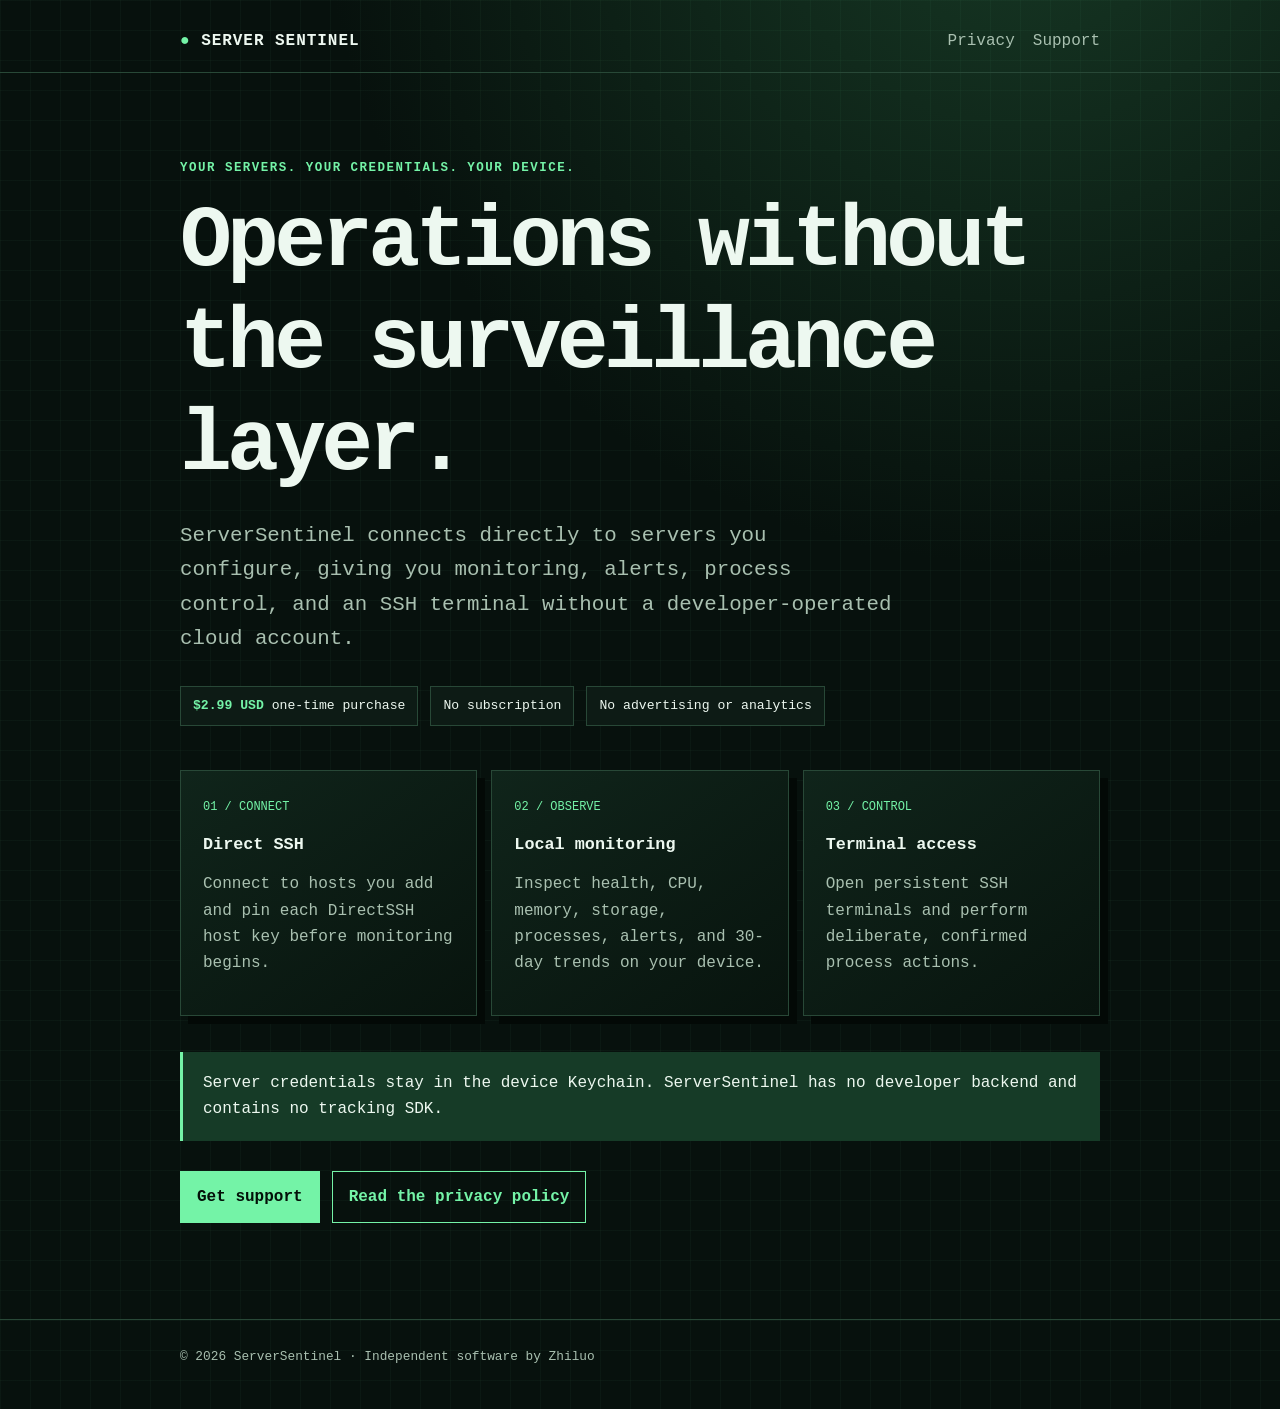
==== index.html @ 3d8fd109 "Publish ServerSentinel website" ====
<!doctype html>
<html lang="en">
<head>
  <meta charset="utf-8">
  <meta name="viewport" content="width=device-width, initial-scale=1">
  <meta name="description" content="ServerSentinel is a private, local-first SSH monitoring and administration app for iPhone, iPad, and Mac.">
  <link rel="canonical" href="https://www.mecury.co.uk/server-sentinel/">
  <title>ServerSentinel — Private server monitoring</title>
  <link rel="stylesheet" href="styles.css">
</head>
<body>
  <header>
    <nav class="shell" aria-label="Main navigation">
      <a class="brand" href="index.html">SERVER SENTINEL</a>
      <div class="nav-links">
        <a href="privacy.html">Privacy</a>
        <a href="support.html">Support</a>
      </div>
    </nav>
  </header>
  <main class="shell">
    <p class="eyebrow">Your servers. Your credentials. Your device.</p>
    <h1>Operations without the surveillance layer.</h1>
    <p class="lede">ServerSentinel connects directly to servers you configure, giving you monitoring, alerts, process control, and an SSH terminal without a developer-operated cloud account.</p>
    <div class="status-row" aria-label="Product facts">
      <span class="pill"><strong>$2.99 USD</strong> one-time purchase</span>
      <span class="pill">No subscription</span>
      <span class="pill">No advertising or analytics</span>
    </div>
    <div class="grid">
      <section class="card">
        <span class="index">01 / CONNECT</span>
        <h2>Direct SSH</h2>
        <p>Connect to hosts you add and pin each DirectSSH host key before monitoring begins.</p>
      </section>
      <section class="card">
        <span class="index">02 / OBSERVE</span>
        <h2>Local monitoring</h2>
        <p>Inspect health, CPU, memory, storage, processes, alerts, and 30-day trends on your device.</p>
      </section>
      <section class="card">
        <span class="index">03 / CONTROL</span>
        <h2>Terminal access</h2>
        <p>Open persistent SSH terminals and perform deliberate, confirmed process actions.</p>
      </section>
    </div>
    <div class="callout">
      <p>Server credentials stay in the device Keychain. ServerSentinel has no developer backend and contains no tracking SDK.</p>
    </div>
    <div class="actions">
      <a class="button" href="support.html">Get support</a>
      <a class="button secondary" href="privacy.html">Read the privacy policy</a>
    </div>
  </main>
  <footer><div class="shell">© 2026 ServerSentinel · Independent software by Zhiluo</div></footer>
</body>
</html>
---- styles.css ----
:root {
  color-scheme: dark;
  --bg: #07110d;
  --panel: #0d1b15;
  --panel-2: #10251b;
  --line: #284837;
  --text: #edf8f0;
  --muted: #a9c0b0;
  --accent: #74f3a7;
  --accent-deep: #163b27;
  --warning: #f1d783;
  font-family: ui-monospace, SFMono-Regular, Menlo, Monaco, Consolas, monospace;
}

* { box-sizing: border-box; }

html { scroll-behavior: smooth; }

body {
  margin: 0;
  background:
    linear-gradient(rgba(116, 243, 167, 0.035) 1px, transparent 1px),
    linear-gradient(90deg, rgba(116, 243, 167, 0.035) 1px, transparent 1px),
    radial-gradient(circle at 80% -10%, #173925 0, transparent 38%),
    var(--bg);
  background-size: 30px 30px, 30px 30px, auto, auto;
  color: var(--text);
  line-height: 1.65;
}

a { color: var(--accent); }
a:hover { text-decoration-thickness: 2px; }

.shell {
  width: min(920px, calc(100% - 32px));
  margin: 0 auto;
}

header {
  padding: 28px 0 18px;
  border-bottom: 1px solid var(--line);
}

nav {
  display: flex;
  align-items: center;
  justify-content: space-between;
  gap: 20px;
}

.brand {
  color: var(--text);
  font-weight: 800;
  letter-spacing: .06em;
  text-decoration: none;
}

.brand::before { content: "● "; color: var(--accent); }

.nav-links { display: flex; gap: 18px; flex-wrap: wrap; }
.nav-links a { color: var(--muted); text-decoration: none; }
.nav-links a[aria-current="page"], .nav-links a:hover { color: var(--accent); }

main { padding: 72px 0 96px; }

.eyebrow {
  color: var(--accent);
  font-size: .78rem;
  font-weight: 800;
  letter-spacing: .12em;
  text-transform: uppercase;
}

h1, h2, h3 { line-height: 1.18; }
h1 { margin: 14px 0 20px; font-size: clamp(2.35rem, 7vw, 5.4rem); letter-spacing: -.055em; }
h2 { margin-top: 48px; font-size: clamp(1.45rem, 4vw, 2rem); }
h3 { margin-top: 28px; font-size: 1rem; color: var(--accent); }
p, li { color: var(--muted); }

.lede { max-width: 720px; font-size: clamp(1.05rem, 2vw, 1.3rem); }

.status-row {
  display: flex;
  gap: 12px;
  flex-wrap: wrap;
  margin: 30px 0 44px;
}

.pill {
  border: 1px solid var(--line);
  background: var(--panel);
  color: var(--text);
  padding: 8px 12px;
  font-size: .82rem;
}

.pill strong { color: var(--accent); }

.grid {
  display: grid;
  grid-template-columns: repeat(3, minmax(0, 1fr));
  gap: 14px;
  margin: 36px 0;
}

.card, .document {
  border: 1px solid var(--line);
  background: linear-gradient(145deg, rgba(16, 37, 27, .96), rgba(8, 20, 14, .96));
  box-shadow: 8px 8px 0 #030906;
}

.card { padding: 22px; }
.card .index { color: var(--accent); font-size: .75rem; }
.card h2 { margin: 16px 0 10px; font-size: 1.05rem; }

.document { padding: clamp(22px, 5vw, 52px); }
.document h1 { font-size: clamp(2rem, 6vw, 3.6rem); }
.document ul { padding-left: 1.3rem; }
.document table { width: 100%; border-collapse: collapse; margin: 24px 0; }
.document th, .document td { padding: 12px; border: 1px solid var(--line); text-align: left; vertical-align: top; }
.document th { color: var(--text); background: var(--accent-deep); }

.callout {
  margin: 28px 0;
  padding: 18px 20px;
  border-left: 3px solid var(--accent);
  background: var(--accent-deep);
}
.callout p { margin: 0; color: var(--text); }

.actions { display: flex; flex-wrap: wrap; gap: 12px; margin-top: 30px; }
.button {
  display: inline-block;
  padding: 12px 16px;
  border: 1px solid var(--accent);
  background: var(--accent);
  color: #031008;
  font-weight: 800;
  text-decoration: none;
}
.button.secondary { background: transparent; color: var(--accent); }

details { border-top: 1px solid var(--line); padding: 18px 0; }
details:last-of-type { border-bottom: 1px solid var(--line); }
summary { color: var(--text); cursor: pointer; font-weight: 700; }

footer {
  padding: 26px 0 42px;
  border-top: 1px solid var(--line);
  color: var(--muted);
  font-size: .8rem;
}

@media (max-width: 720px) {
  nav { align-items: flex-start; flex-direction: column; }
  main { padding-top: 48px; }
  .grid { grid-template-columns: 1fr; }
  .document { box-shadow: 5px 5px 0 #030906; }
  .document table, .document tbody, .document tr, .document th, .document td { display: block; }
  .document th { border-bottom: 0; }
}

@media (prefers-reduced-motion: reduce) {
  html { scroll-behavior: auto; }
}
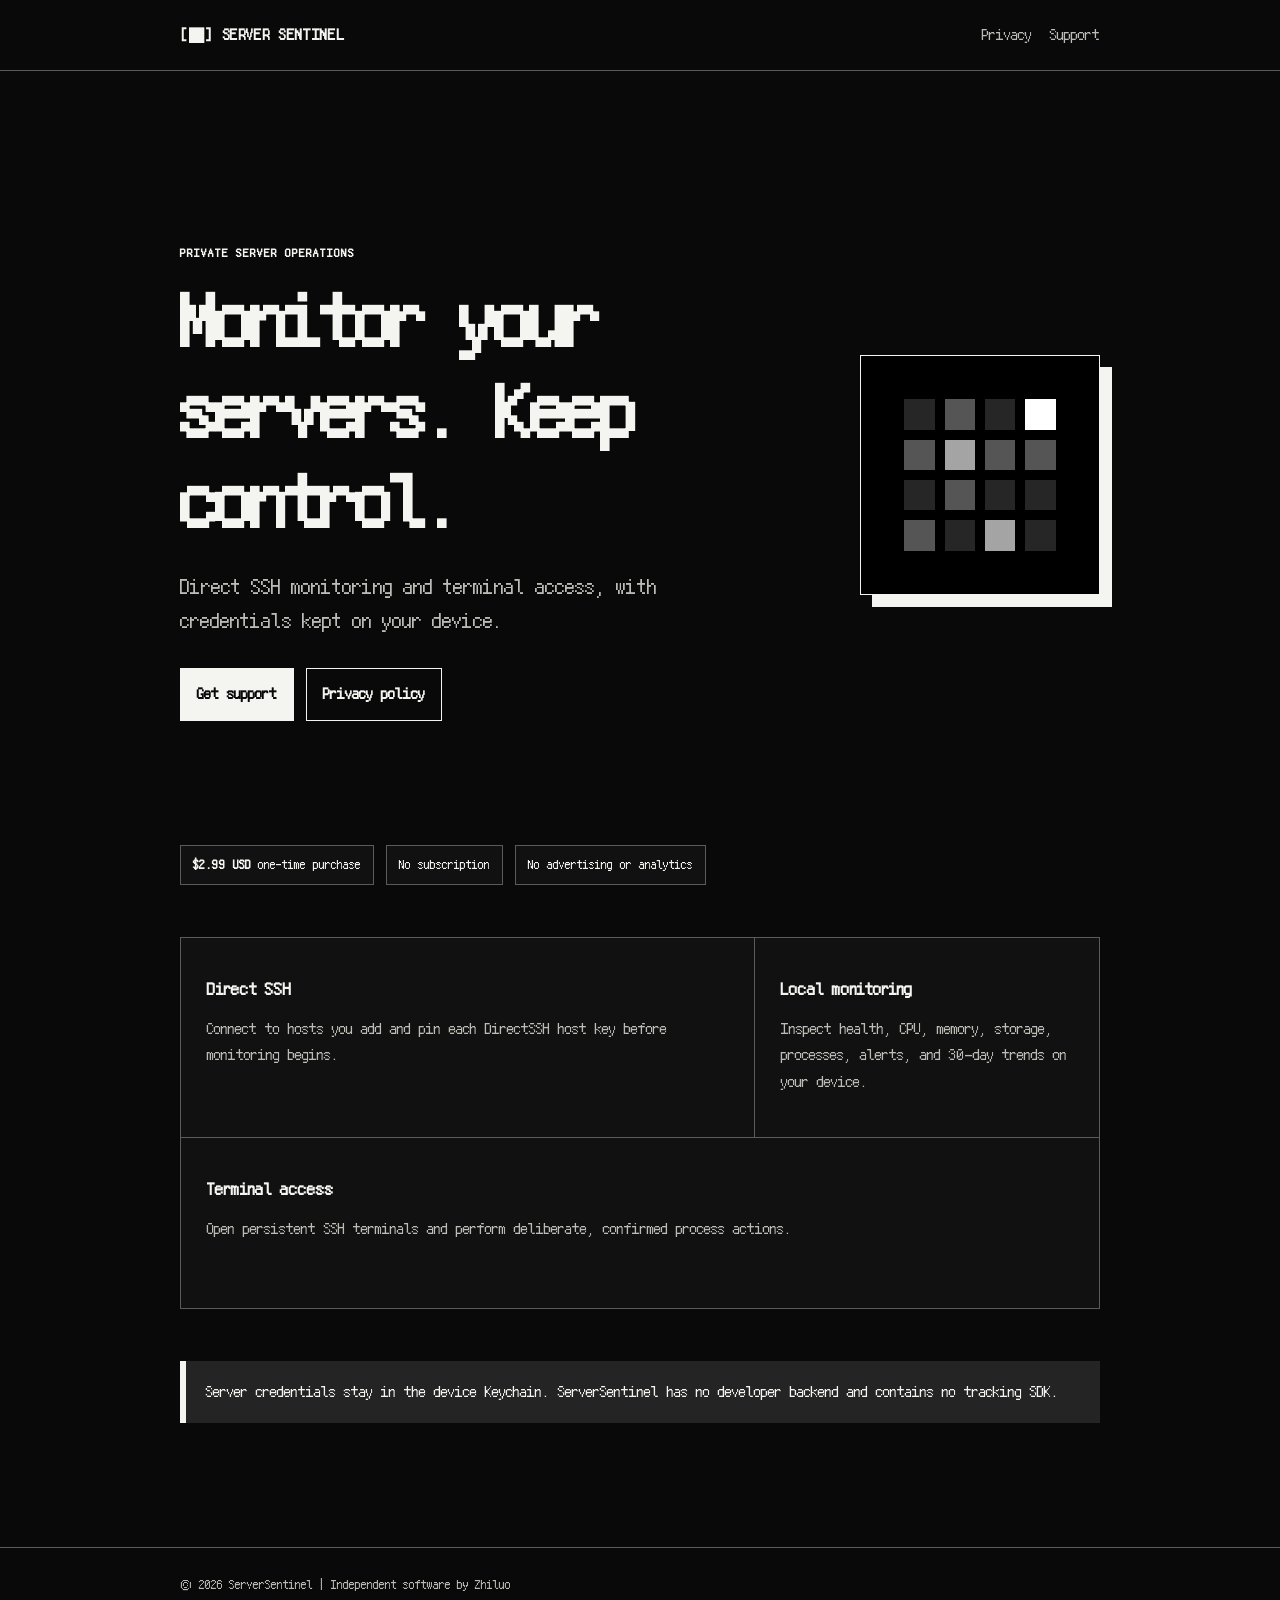
==== commit 151e0143: "Match the app monochrome pixel style" ====
--- a/index.html
+++ b/index.html
@@ -5,7 +5,7 @@
   <meta name="viewport" content="width=device-width, initial-scale=1">
   <meta name="description" content="ServerSentinel is a private, local-first SSH monitoring and administration app for iPhone, iPad, and Mac.">
   <link rel="canonical" href="https://www.mecury.co.uk/server-sentinel/">
-  <title>ServerSentinel — Private server monitoring</title>
+  <title>ServerSentinel - Private server monitoring</title>
   <link rel="stylesheet" href="styles.css">
 </head>
 <body>
@@ -19,9 +19,20 @@
     </nav>
   </header>
   <main class="shell">
-    <p class="eyebrow">Your servers. Your credentials. Your device.</p>
-    <h1>Operations without the surveillance layer.</h1>
-    <p class="lede">ServerSentinel connects directly to servers you configure, giving you monitoring, alerts, process control, and an SSH terminal without a developer-operated cloud account.</p>
+    <section class="hero">
+      <div class="hero-copy">
+        <p class="eyebrow">Private server operations</p>
+        <h1>Monitor your servers. Keep control.</h1>
+        <p class="lede">Direct SSH monitoring and terminal access, with credentials kept on your device.</p>
+        <div class="actions">
+          <a class="button" href="support.html">Get support</a>
+          <a class="button secondary" href="privacy.html">Privacy policy</a>
+        </div>
+      </div>
+      <div class="pixel-mark" aria-hidden="true">
+        <img src="assets/app-icon.png" alt="">
+      </div>
+    </section>
     <div class="status-row" aria-label="Product facts">
       <span class="pill"><strong>$2.99 USD</strong> one-time purchase</span>
       <span class="pill">No subscription</span>
@@ -29,17 +40,14 @@
     </div>
     <div class="grid">
       <section class="card">
-        <span class="index">01 / CONNECT</span>
         <h2>Direct SSH</h2>
         <p>Connect to hosts you add and pin each DirectSSH host key before monitoring begins.</p>
       </section>
       <section class="card">
-        <span class="index">02 / OBSERVE</span>
         <h2>Local monitoring</h2>
         <p>Inspect health, CPU, memory, storage, processes, alerts, and 30-day trends on your device.</p>
       </section>
       <section class="card">
-        <span class="index">03 / CONTROL</span>
         <h2>Terminal access</h2>
         <p>Open persistent SSH terminals and perform deliberate, confirmed process actions.</p>
       </section>
@@ -47,11 +55,7 @@
     <div class="callout">
       <p>Server credentials stay in the device Keychain. ServerSentinel has no developer backend and contains no tracking SDK.</p>
     </div>
-    <div class="actions">
-      <a class="button" href="support.html">Get support</a>
-      <a class="button secondary" href="privacy.html">Read the privacy policy</a>
-    </div>
   </main>
-  <footer><div class="shell">© 2026 ServerSentinel · Independent software by Zhiluo</div></footer>
+  <footer><div class="shell">© 2026 ServerSentinel | Independent software by Zhiluo</div></footer>
 </body>
 </html>
--- a/styles.css
+++ b/styles.css
@@ -1,31 +1,32 @@
 :root {
   color-scheme: dark;
-  --bg: #07110d;
-  --panel: #0d1b15;
-  --panel-2: #10251b;
-  --line: #284837;
-  --text: #edf8f0;
-  --muted: #a9c0b0;
-  --accent: #74f3a7;
-  --accent-deep: #163b27;
-  --warning: #f1d783;
-  font-family: ui-monospace, SFMono-Regular, Menlo, Monaco, Consolas, monospace;
+  --bg: #090909;
+  --panel: #111111;
+  --panel-2: #191919;
+  --line: #5b5b5b;
+  --text: #f4f4f0;
+  --muted: #bcbcb6;
+  --accent: #f4f4f0;
+  --accent-deep: #242424;
+  font-family: "Fusion Pixel", ui-monospace, SFMono-Regular, Menlo, Monaco, Consolas, monospace;
 }
 
 * { box-sizing: border-box; }
+
+@font-face {
+  font-family: "Fusion Pixel";
+  src: url("assets/fusion-pixel.ttf") format("truetype");
+  font-display: swap;
+}
 
 html { scroll-behavior: smooth; }
 
 body {
   margin: 0;
-  background:
-    linear-gradient(rgba(116, 243, 167, 0.035) 1px, transparent 1px),
-    linear-gradient(90deg, rgba(116, 243, 167, 0.035) 1px, transparent 1px),
-    radial-gradient(circle at 80% -10%, #173925 0, transparent 38%),
-    var(--bg);
-  background-size: 30px 30px, 30px 30px, auto, auto;
+  background: var(--bg);
   color: var(--text);
   line-height: 1.65;
+  image-rendering: pixelated;
 }
 
 a { color: var(--accent); }
@@ -37,7 +38,7 @@
 }
 
 header {
-  padding: 28px 0 18px;
+  padding: 22px 0;
   border-bottom: 1px solid var(--line);
 }
 
@@ -51,33 +52,60 @@
 .brand {
   color: var(--text);
   font-weight: 800;
-  letter-spacing: .06em;
+  letter-spacing: .04em;
   text-decoration: none;
 }
 
-.brand::before { content: "● "; color: var(--accent); }
+.brand::before { content: "[■] "; color: var(--text); }
 
 .nav-links { display: flex; gap: 18px; flex-wrap: wrap; }
 .nav-links a { color: var(--muted); text-decoration: none; }
 .nav-links a[aria-current="page"], .nav-links a:hover { color: var(--accent); }
 
-main { padding: 72px 0 96px; }
+main { padding: 64px 0 96px; }
 
 .eyebrow {
   color: var(--accent);
   font-size: .78rem;
   font-weight: 800;
-  letter-spacing: .12em;
+  letter-spacing: .08em;
   text-transform: uppercase;
 }
 
 h1, h2, h3 { line-height: 1.18; }
-h1 { margin: 14px 0 20px; font-size: clamp(2.35rem, 7vw, 5.4rem); letter-spacing: -.055em; }
+h1 { margin: 14px 0 20px; font-size: clamp(2.25rem, 6vw, 4.8rem); letter-spacing: -.04em; }
 h2 { margin-top: 48px; font-size: clamp(1.45rem, 4vw, 2rem); }
 h3 { margin-top: 28px; font-size: 1rem; color: var(--accent); }
 p, li { color: var(--muted); }
 
 .lede { max-width: 720px; font-size: clamp(1.05rem, 2vw, 1.3rem); }
+
+.hero {
+  min-height: min(680px, calc(100dvh - 90px));
+  display: grid;
+  grid-template-columns: minmax(0, 1.45fr) minmax(240px, .55fr);
+  align-items: center;
+  gap: clamp(36px, 8vw, 96px);
+}
+
+.hero-copy { min-width: 0; }
+
+.pixel-mark {
+  width: min(100%, 340px);
+  aspect-ratio: 1;
+  justify-self: end;
+  border: 1px solid var(--text);
+  background: var(--panel);
+  box-shadow: 12px 12px 0 var(--text);
+}
+
+.pixel-mark img {
+  display: block;
+  width: 100%;
+  height: 100%;
+  object-fit: cover;
+  filter: grayscale(1) contrast(1.2);
+}
 
 .status-row {
   display: flex;
@@ -94,24 +122,33 @@
   font-size: .82rem;
 }
 
-.pill strong { color: var(--accent); }
+.pill strong { color: var(--text); }
 
 .grid {
   display: grid;
-  grid-template-columns: repeat(3, minmax(0, 1fr));
-  gap: 14px;
-  margin: 36px 0;
-}
-
-.card, .document {
+  grid-template-columns: 1.25fr .75fr;
   border: 1px solid var(--line);
-  background: linear-gradient(145deg, rgba(16, 37, 27, .96), rgba(8, 20, 14, .96));
-  box-shadow: 8px 8px 0 #030906;
-}
-
-.card { padding: 22px; }
-.card .index { color: var(--accent); font-size: .75rem; }
+  margin: 52px 0;
+}
+
+.card {
+  min-height: 170px;
+  border-right: 1px solid var(--line);
+  border-bottom: 1px solid var(--line);
+  background: var(--panel);
+}
+
+.card:nth-child(2), .card:last-child { border-right: 0; }
+.card:last-child { grid-column: 1 / -1; border-bottom: 0; }
+.card { padding: 26px; }
+.card .index { display: none; }
 .card h2 { margin: 16px 0 10px; font-size: 1.05rem; }
+
+.document {
+  border: 1px solid var(--line);
+  background: var(--panel);
+  box-shadow: 8px 8px 0 #3a3a3a;
+}
 
 .document { padding: clamp(22px, 5vw, 52px); }
 .document h1 { font-size: clamp(2rem, 6vw, 3.6rem); }
@@ -123,7 +160,7 @@
 .callout {
   margin: 28px 0;
   padding: 18px 20px;
-  border-left: 3px solid var(--accent);
+  border-left: 6px solid var(--text);
   background: var(--accent-deep);
 }
 .callout p { margin: 0; color: var(--text); }
@@ -134,11 +171,14 @@
   padding: 12px 16px;
   border: 1px solid var(--accent);
   background: var(--accent);
-  color: #031008;
+  color: var(--bg);
   font-weight: 800;
   text-decoration: none;
+  white-space: nowrap;
 }
 .button.secondary { background: transparent; color: var(--accent); }
+.button:hover, .button:focus-visible { outline: 2px solid var(--text); outline-offset: 3px; }
+.button:active { transform: translateY(1px); }
 
 details { border-top: 1px solid var(--line); padding: 18px 0; }
 details:last-of-type { border-bottom: 1px solid var(--line); }
@@ -154,8 +194,12 @@
 @media (max-width: 720px) {
   nav { align-items: flex-start; flex-direction: column; }
   main { padding-top: 48px; }
+  .hero { min-height: auto; grid-template-columns: 1fr; gap: 40px; }
+  .pixel-mark { width: min(76vw, 300px); justify-self: start; box-shadow: 8px 8px 0 var(--text); }
   .grid { grid-template-columns: 1fr; }
-  .document { box-shadow: 5px 5px 0 #030906; }
+  .card, .card:nth-child(2) { border-right: 0; }
+  .card:last-child { grid-column: auto; }
+  .document { box-shadow: 5px 5px 0 #3a3a3a; }
   .document table, .document tbody, .document tr, .document th, .document td { display: block; }
   .document th { border-bottom: 0; }
 }
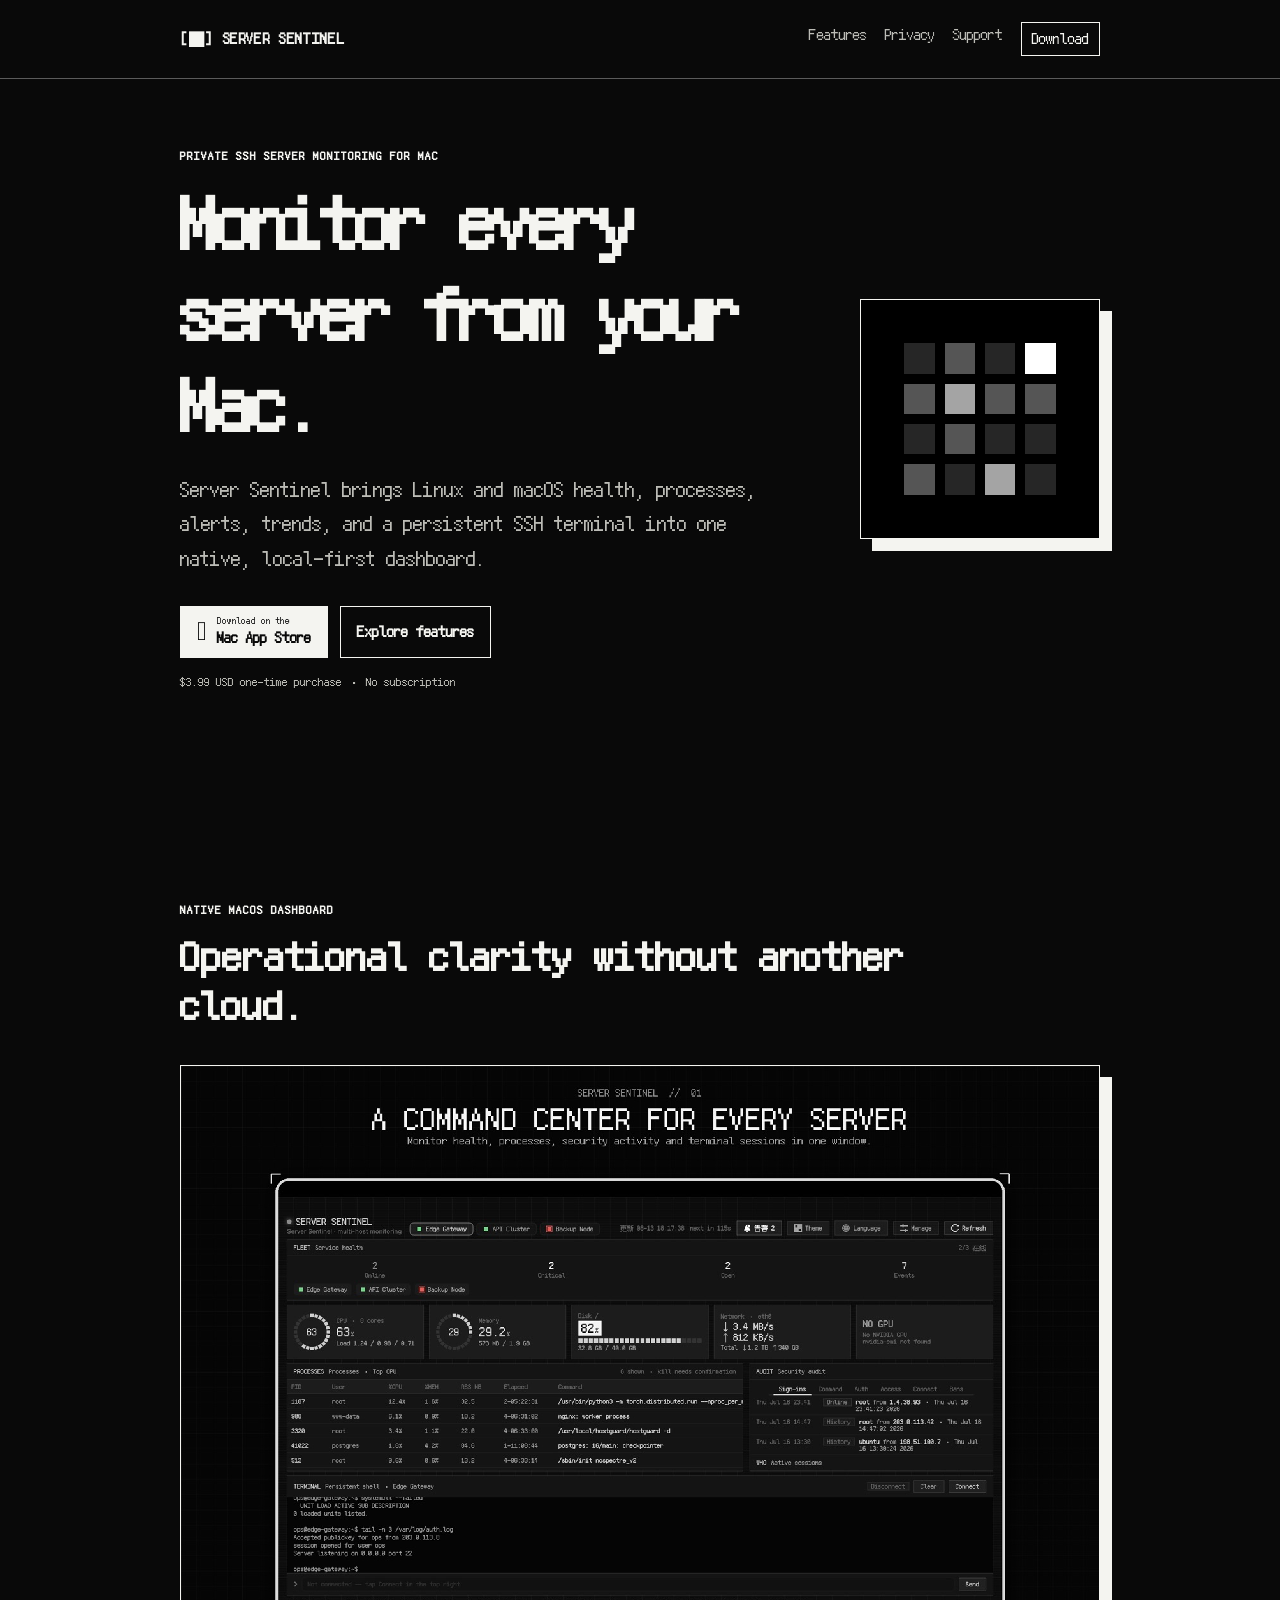
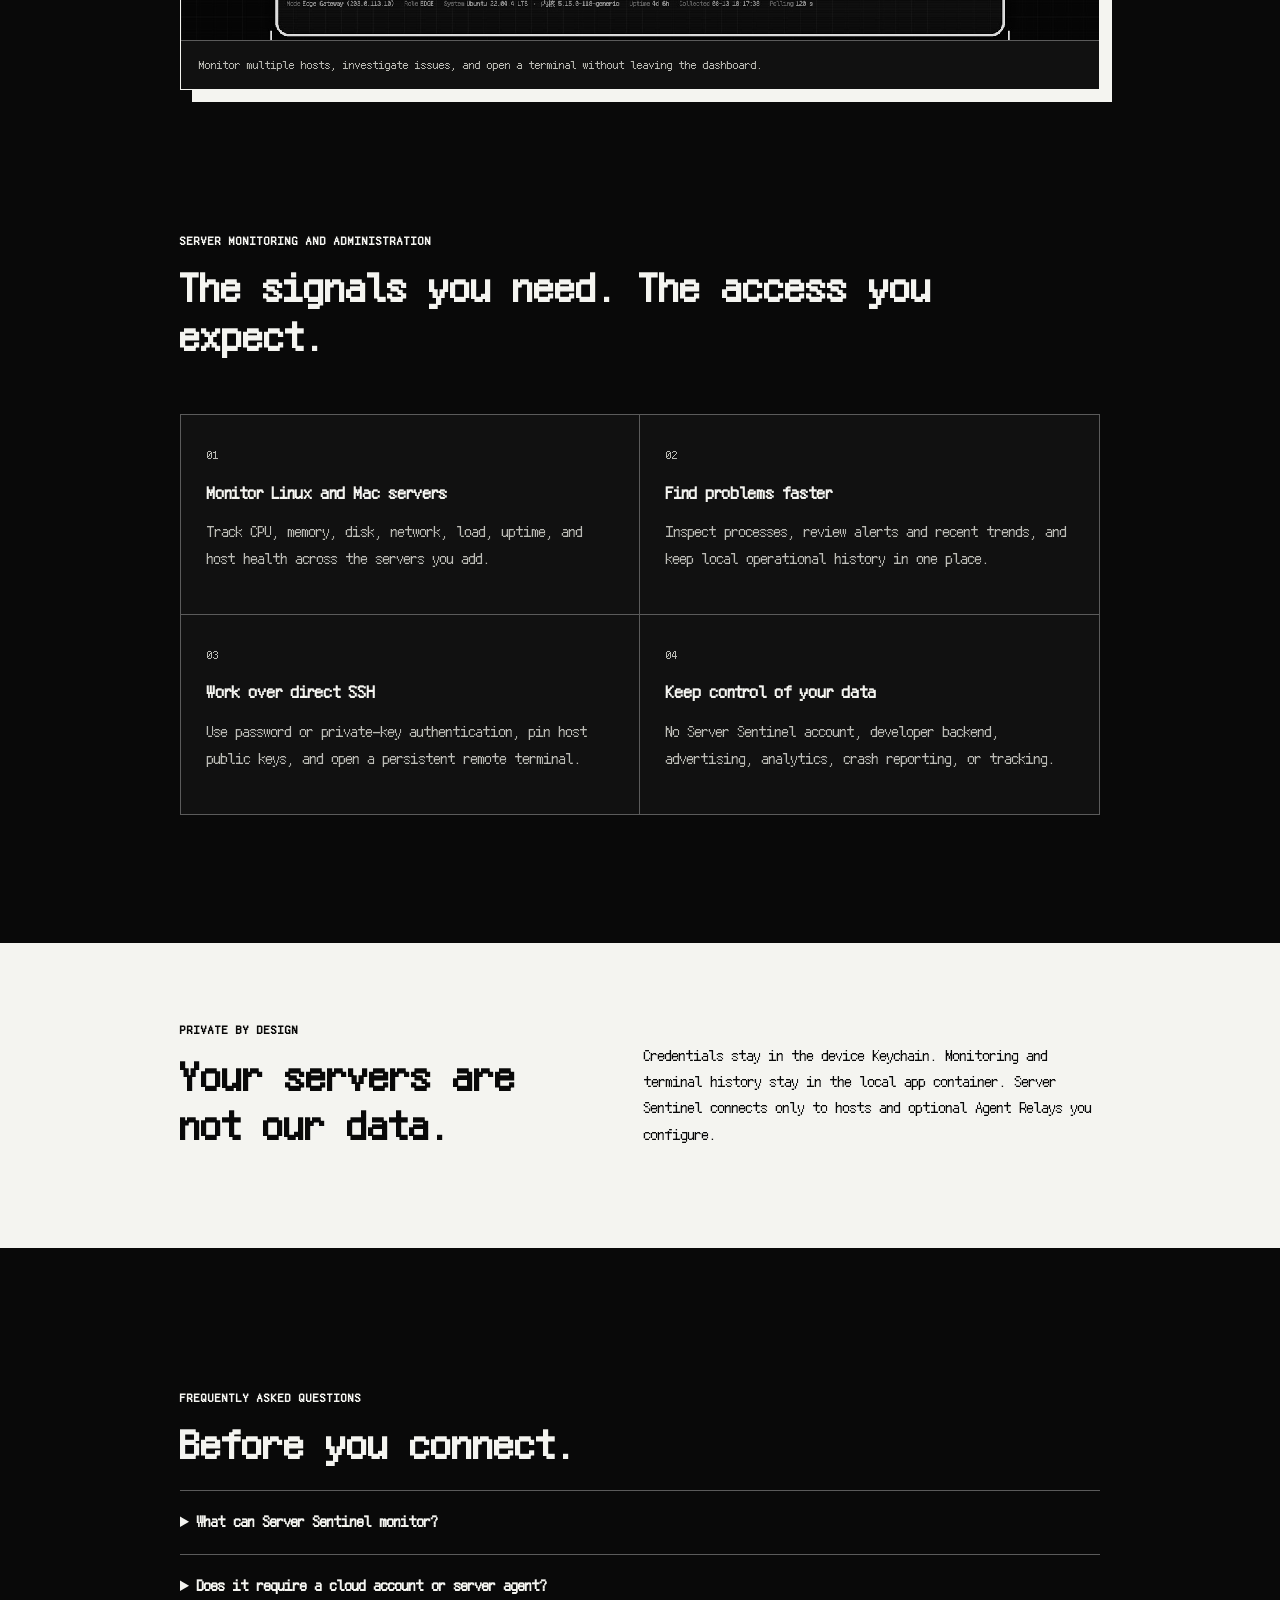
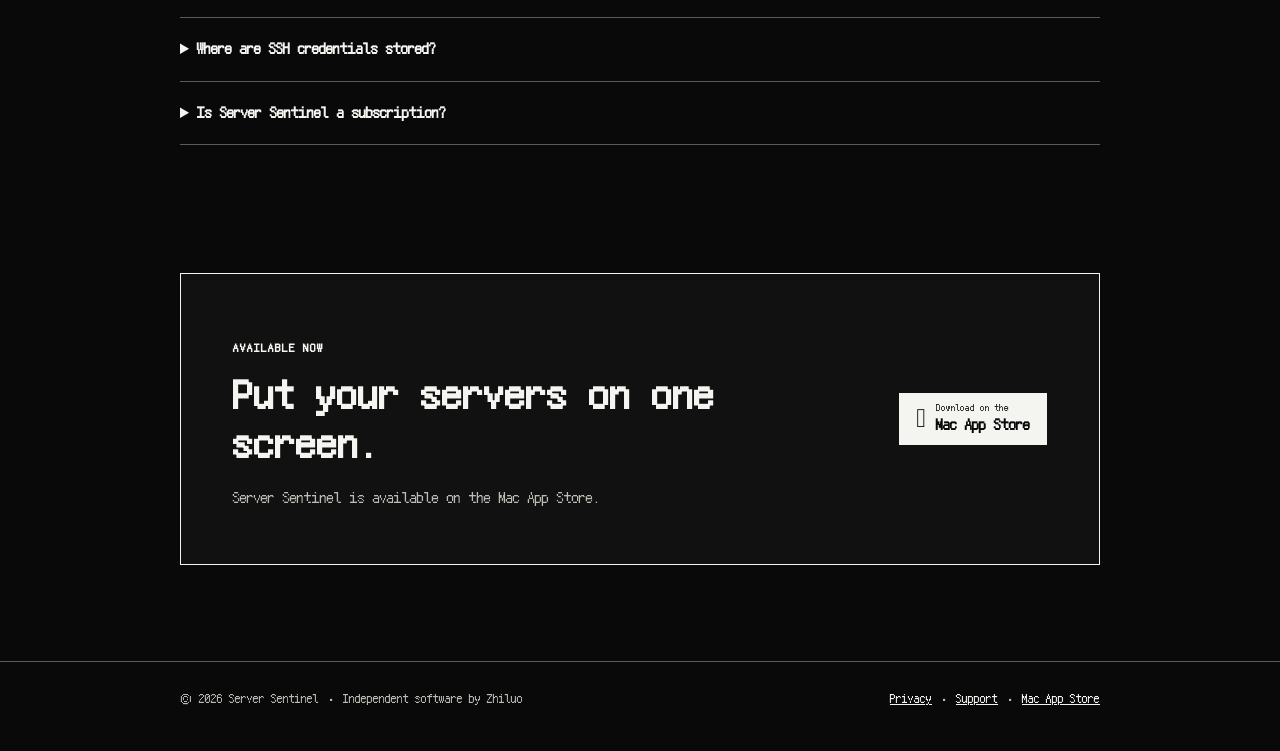
==== commit a2e228f2: "Add Mac App Store download and SEO landing page" ====
--- a/index.html
+++ b/index.html
@@ -3,59 +3,211 @@
 <head>
   <meta charset="utf-8">
   <meta name="viewport" content="width=device-width, initial-scale=1">
-  <meta name="description" content="ServerSentinel is a private, local-first SSH monitoring and administration app for iPhone, iPad, and Mac.">
+  <meta name="description" content="Server Sentinel is a private SSH server monitoring app for Mac, iPhone, and iPad. Monitor CPU, memory, disk, network, processes, alerts, and terminals without a developer cloud.">
+  <meta name="theme-color" content="#090909">
+  <meta name="apple-itunes-app" content="app-id=6801045457">
+  <meta property="og:type" content="website">
+  <meta property="og:site_name" content="Server Sentinel">
+  <meta property="og:title" content="Server Sentinel for Mac — Private SSH Server Monitoring">
+  <meta property="og:description" content="Monitor Linux and macOS servers over SSH from one private, local-first dashboard.">
+  <meta property="og:url" content="https://www.mecury.co.uk/server-sentinel/">
+  <meta property="og:image" content="https://www.mecury.co.uk/server-sentinel/assets/server-sentinel-dashboard.jpg">
+  <meta property="og:image:alt" content="Server Sentinel monitoring dashboard on macOS">
+  <meta name="twitter:card" content="summary_large_image">
+  <meta name="twitter:title" content="Server Sentinel for Mac">
+  <meta name="twitter:description" content="Private SSH server monitoring, alerts, processes, and terminal access in a native Mac app.">
+  <meta name="twitter:image" content="https://www.mecury.co.uk/server-sentinel/assets/server-sentinel-dashboard.jpg">
   <link rel="canonical" href="https://www.mecury.co.uk/server-sentinel/">
-  <title>ServerSentinel - Private server monitoring</title>
+  <link rel="icon" href="assets/app-icon.png">
+  <title>Server Sentinel for Mac — SSH Server Monitoring App</title>
   <link rel="stylesheet" href="styles.css">
+  <script type="application/ld+json">
+  {
+    "@context": "https://schema.org",
+    "@graph": [
+      {
+        "@type": "SoftwareApplication",
+        "@id": "https://www.mecury.co.uk/server-sentinel/#app",
+        "name": "Server Sentinel",
+        "url": "https://www.mecury.co.uk/server-sentinel/",
+        "downloadUrl": "https://apps.apple.com/us/app/server-sentinel/id6801045457?mt=12",
+        "sameAs": "https://apps.apple.com/us/app/server-sentinel/id6801045457?mt=12",
+        "image": "https://www.mecury.co.uk/server-sentinel/assets/app-icon.png",
+        "screenshot": "https://www.mecury.co.uk/server-sentinel/assets/server-sentinel-dashboard.jpg",
+        "applicationCategory": "DeveloperApplication",
+        "applicationSubCategory": "Server monitoring and SSH administration",
+        "operatingSystem": "macOS 14.0 or later",
+        "softwareVersion": "1.0",
+        "description": "A native, local-first SSH server monitoring and administration app for Mac, iPhone, and iPad.",
+        "inLanguage": ["en", "zh-Hans"],
+        "offers": {
+          "@type": "Offer",
+          "price": "3.99",
+          "priceCurrency": "USD",
+          "availability": "https://schema.org/InStock",
+          "url": "https://apps.apple.com/us/app/server-sentinel/id6801045457?mt=12"
+        },
+        "featureList": [
+          "Direct SSH monitoring",
+          "CPU, memory, disk, and network metrics",
+          "Process inspection and alerts",
+          "Persistent SSH terminal",
+          "Local Keychain credential storage",
+          "No account, advertising, analytics, or tracking"
+        ]
+      },
+      {
+        "@type": "FAQPage",
+        "@id": "https://www.mecury.co.uk/server-sentinel/#faq",
+        "mainEntity": [
+          {
+            "@type": "Question",
+            "name": "What can Server Sentinel monitor?",
+            "acceptedAnswer": {
+              "@type": "Answer",
+              "text": "Server Sentinel monitors server health, CPU, memory, disk, network, load, uptime, processes, alerts, and recent trends over SSH."
+            }
+          },
+          {
+            "@type": "Question",
+            "name": "Does Server Sentinel require a cloud account or server agent?",
+            "acceptedAnswer": {
+              "@type": "Answer",
+              "text": "No account or developer-operated cloud is required. Direct SSH works without installing an agent. An optional HTTPS Agent Relay can be self-hosted."
+            }
+          },
+          {
+            "@type": "Question",
+            "name": "Where are SSH credentials stored?",
+            "acceptedAnswer": {
+              "@type": "Answer",
+              "text": "Passwords, private keys, and Agent Relay tokens are stored in the local device Keychain and are not uploaded to the developer."
+            }
+          },
+          {
+            "@type": "Question",
+            "name": "Is Server Sentinel a subscription?",
+            "acceptedAnswer": {
+              "@type": "Answer",
+              "text": "No. Server Sentinel is a one-time purchase. The United States App Store price is $3.99, and regional prices may vary."
+            }
+          }
+        ]
+      }
+    ]
+  }
+  </script>
 </head>
 <body>
   <header>
     <nav class="shell" aria-label="Main navigation">
       <a class="brand" href="index.html">SERVER SENTINEL</a>
       <div class="nav-links">
+        <a href="#features">Features</a>
         <a href="privacy.html">Privacy</a>
         <a href="support.html">Support</a>
+        <a class="nav-download" href="https://apps.apple.com/us/app/server-sentinel/id6801045457?mt=12">Download</a>
       </div>
     </nav>
   </header>
-  <main class="shell">
-    <section class="hero">
+  <main>
+    <section class="hero shell">
       <div class="hero-copy">
-        <p class="eyebrow">Private server operations</p>
-        <h1>Monitor your servers. Keep control.</h1>
-        <p class="lede">Direct SSH monitoring and terminal access, with credentials kept on your device.</p>
+        <p class="eyebrow">Private SSH server monitoring for Mac</p>
+        <h1>Monitor every server from your Mac.</h1>
+        <p class="lede">Server Sentinel brings Linux and macOS health, processes, alerts, trends, and a persistent SSH terminal into one native, local-first dashboard.</p>
         <div class="actions">
-          <a class="button" href="support.html">Get support</a>
-          <a class="button secondary" href="privacy.html">Privacy policy</a>
+          <a class="button store-button" href="https://apps.apple.com/us/app/server-sentinel/id6801045457?mt=12" aria-label="Download Server Sentinel on the Mac App Store">
+            <span aria-hidden="true"></span>
+            <span><small>Download on the</small>Mac App Store</span>
+          </a>
+          <a class="button secondary" href="#features">Explore features</a>
         </div>
+        <p class="purchase-note">$3.99 USD one-time purchase · No subscription</p>
       </div>
       <div class="pixel-mark" aria-hidden="true">
-        <img src="assets/app-icon.png" alt="">
-      </div>
-    </section>
-    <div class="status-row" aria-label="Product facts">
-      <span class="pill"><strong>$2.99 USD</strong> one-time purchase</span>
-      <span class="pill">No subscription</span>
-      <span class="pill">No advertising or analytics</span>
+        <img src="assets/app-icon.png" width="1024" height="1024" alt="">
+      </div>
+    </section>
+
+    <section class="product-shot shell" aria-labelledby="dashboard-title">
+      <div class="section-heading">
+        <p class="eyebrow">Native macOS dashboard</p>
+        <h2 id="dashboard-title">Operational clarity without another cloud.</h2>
+      </div>
+      <figure class="screenshot-frame">
+        <img src="assets/server-sentinel-dashboard.jpg" width="1440" height="900" alt="Server Sentinel dashboard showing server health, CPU, memory, disk, network, processes, security audit, and terminal panels on macOS" loading="eager" fetchpriority="high">
+        <figcaption>Monitor multiple hosts, investigate issues, and open a terminal without leaving the dashboard.</figcaption>
+      </figure>
+    </section>
+
+    <section class="feature-section shell" id="features" aria-labelledby="features-title">
+      <div class="section-heading">
+        <p class="eyebrow">Server monitoring and administration</p>
+        <h2 id="features-title">The signals you need. The access you expect.</h2>
+      </div>
+      <div class="feature-grid">
+        <article class="card">
+          <span class="index">01</span>
+          <h3>Monitor Linux and Mac servers</h3>
+          <p>Track CPU, memory, disk, network, load, uptime, and host health across the servers you add.</p>
+        </article>
+        <article class="card">
+          <span class="index">02</span>
+          <h3>Find problems faster</h3>
+          <p>Inspect processes, review alerts and recent trends, and keep local operational history in one place.</p>
+        </article>
+        <article class="card">
+          <span class="index">03</span>
+          <h3>Work over direct SSH</h3>
+          <p>Use password or private-key authentication, pin host public keys, and open a persistent remote terminal.</p>
+        </article>
+        <article class="card">
+          <span class="index">04</span>
+          <h3>Keep control of your data</h3>
+          <p>No Server Sentinel account, developer backend, advertising, analytics, crash reporting, or tracking.</p>
+        </article>
+      </div>
+    </section>
+
+    <section class="privacy-band">
+      <div class="shell privacy-layout">
+        <div>
+          <p class="eyebrow">Private by design</p>
+          <h2>Your servers are not our data.</h2>
+        </div>
+        <p>Credentials stay in the device Keychain. Monitoring and terminal history stay in the local app container. Server Sentinel connects only to hosts and optional Agent Relays you configure.</p>
+      </div>
+    </section>
+
+    <section class="faq shell" id="faq" aria-labelledby="faq-title">
+      <div class="section-heading">
+        <p class="eyebrow">Frequently asked questions</p>
+        <h2 id="faq-title">Before you connect.</h2>
+      </div>
+      <details><summary>What can Server Sentinel monitor?</summary><p>Server health, CPU, memory, disk, network, load, uptime, processes, alerts, and recent trends over SSH.</p></details>
+      <details><summary>Does it require a cloud account or server agent?</summary><p>No account or developer-operated cloud is required. Direct SSH works without installing an agent. An optional HTTPS Agent Relay can be self-hosted.</p></details>
+      <details><summary>Where are SSH credentials stored?</summary><p>Passwords, private keys, and Agent Relay tokens are stored in the local device Keychain and are not uploaded to the developer.</p></details>
+      <details><summary>Is Server Sentinel a subscription?</summary><p>No. It is a one-time purchase. The United States App Store price is $3.99; regional prices may vary.</p></details>
+    </section>
+
+    <section class="download-panel shell" aria-labelledby="download-title">
+      <div>
+        <p class="eyebrow">Available now</p>
+        <h2 id="download-title">Put your servers on one screen.</h2>
+        <p>Server Sentinel is available on the Mac App Store.</p>
+      </div>
+      <a class="button store-button" href="https://apps.apple.com/us/app/server-sentinel/id6801045457?mt=12" aria-label="Download Server Sentinel on the Mac App Store">
+        <span aria-hidden="true"></span>
+        <span><small>Download on the</small>Mac App Store</span>
+      </a>
+    </section>
+  </main>
+  <footer>
+    <div class="shell footer-layout">
+      <span>© 2026 Server Sentinel · Independent software by Zhiluo</span>
+      <span><a href="privacy.html">Privacy</a> · <a href="support.html">Support</a> · <a href="https://apps.apple.com/us/app/server-sentinel/id6801045457?mt=12">Mac App Store</a></span>
     </div>
-    <div class="grid">
-      <section class="card">
-        <h2>Direct SSH</h2>
-        <p>Connect to hosts you add and pin each DirectSSH host key before monitoring begins.</p>
-      </section>
-      <section class="card">
-        <h2>Local monitoring</h2>
-        <p>Inspect health, CPU, memory, storage, processes, alerts, and 30-day trends on your device.</p>
-      </section>
-      <section class="card">
-        <h2>Terminal access</h2>
-        <p>Open persistent SSH terminals and perform deliberate, confirmed process actions.</p>
-      </section>
-    </div>
-    <div class="callout">
-      <p>Server credentials stay in the device Keychain. ServerSentinel has no developer backend and contains no tracking SDK.</p>
-    </div>
-  </main>
-  <footer><div class="shell">© 2026 ServerSentinel | Independent software by Zhiluo</div></footer>
+  </footer>
 </body>
 </html>
--- a/styles.css
+++ b/styles.css
@@ -61,8 +61,13 @@
 .nav-links { display: flex; gap: 18px; flex-wrap: wrap; }
 .nav-links a { color: var(--muted); text-decoration: none; }
 .nav-links a[aria-current="page"], .nav-links a:hover { color: var(--accent); }
-
-main { padding: 64px 0 96px; }
+.nav-links .nav-download {
+  border: 1px solid var(--text);
+  color: var(--text);
+  padding: 3px 10px;
+}
+
+main { padding: 0 0 96px; }
 
 .eyebrow {
   color: var(--accent);
@@ -72,9 +77,9 @@
   text-transform: uppercase;
 }
 
-h1, h2, h3 { line-height: 1.18; }
+h1, h2, h3 { line-height: 1.18; color: var(--text); }
 h1 { margin: 14px 0 20px; font-size: clamp(2.25rem, 6vw, 4.8rem); letter-spacing: -.04em; }
-h2 { margin-top: 48px; font-size: clamp(1.45rem, 4vw, 2rem); }
+h2 { margin: 12px 0 20px; font-size: clamp(1.65rem, 4vw, 2.6rem); }
 h3 { margin-top: 28px; font-size: 1rem; color: var(--accent); }
 p, li { color: var(--muted); }
 
@@ -124,7 +129,8 @@
 
 .pill strong { color: var(--text); }
 
-.grid {
+.grid,
+.feature-grid {
   display: grid;
   grid-template-columns: 1.25fr .75fr;
   border: 1px solid var(--line);
@@ -138,11 +144,78 @@
   background: var(--panel);
 }
 
-.card:nth-child(2), .card:last-child { border-right: 0; }
-.card:last-child { grid-column: 1 / -1; border-bottom: 0; }
+.grid .card:nth-child(2), .grid .card:last-child { border-right: 0; }
+.grid .card:last-child { grid-column: 1 / -1; border-bottom: 0; }
 .card { padding: 26px; }
-.card .index { display: none; }
-.card h2 { margin: 16px 0 10px; font-size: 1.05rem; }
+.card .index { color: var(--muted); font-size: .75rem; }
+.card h2, .card h3 { margin: 16px 0 10px; font-size: 1.05rem; }
+
+.section-heading { max-width: 760px; }
+
+.product-shot,
+.feature-section,
+.faq { padding-top: clamp(76px, 10vw, 132px); }
+
+.screenshot-frame {
+  margin: 34px 0 0;
+  border: 1px solid var(--text);
+  background: var(--panel);
+  box-shadow: 12px 12px 0 var(--text);
+}
+
+.screenshot-frame img {
+  display: block;
+  width: 100%;
+  height: auto;
+  border-bottom: 1px solid var(--line);
+}
+
+.screenshot-frame figcaption {
+  padding: 14px 18px;
+  color: var(--muted);
+  font-size: .78rem;
+}
+
+.feature-grid {
+  grid-template-columns: repeat(2, minmax(0, 1fr));
+}
+
+.feature-grid .card:nth-child(2n) { border-right: 0; }
+.feature-grid .card:nth-last-child(-n + 2) { border-bottom: 0; }
+
+.privacy-band {
+  margin-top: clamp(76px, 10vw, 132px);
+  border-block: 1px solid var(--text);
+  background: var(--text);
+}
+
+.privacy-layout {
+  display: grid;
+  grid-template-columns: .9fr 1.1fr;
+  gap: clamp(30px, 8vw, 90px);
+  align-items: center;
+  padding-block: clamp(46px, 7vw, 76px);
+}
+
+.privacy-band .eyebrow,
+.privacy-band h2,
+.privacy-band p { color: var(--bg); }
+
+.privacy-band p { margin: 0; }
+
+.download-panel {
+  margin-top: clamp(76px, 10vw, 132px);
+  padding: clamp(28px, 5vw, 52px);
+  border: 1px solid var(--text);
+  background: var(--panel);
+  display: flex;
+  align-items: center;
+  justify-content: space-between;
+  gap: 30px;
+}
+
+.download-panel h2,
+.download-panel p { margin-bottom: 0; }
 
 .document {
   border: 1px solid var(--line);
@@ -180,6 +253,19 @@
 .button:hover, .button:focus-visible { outline: 2px solid var(--text); outline-offset: 3px; }
 .button:active { transform: translateY(1px); }
 
+.store-button {
+  display: inline-flex;
+  align-items: center;
+  gap: 10px;
+  padding: 10px 16px;
+  line-height: 1.05;
+}
+
+.store-button > span:first-child { font-family: -apple-system, BlinkMacSystemFont, sans-serif; font-size: 1.65rem; }
+.store-button > span:last-child { display: grid; gap: 3px; }
+.store-button small { font-size: .58rem; font-weight: 500; }
+.purchase-note { margin-top: 14px; font-size: .78rem; }
+
 details { border-top: 1px solid var(--line); padding: 18px 0; }
 details:last-of-type { border-bottom: 1px solid var(--line); }
 summary { color: var(--text); cursor: pointer; font-weight: 700; }
@@ -191,14 +277,24 @@
   font-size: .8rem;
 }
 
+.footer-layout {
+  display: flex;
+  justify-content: space-between;
+  gap: 20px;
+  flex-wrap: wrap;
+}
+
 @media (max-width: 720px) {
   nav { align-items: flex-start; flex-direction: column; }
-  main { padding-top: 48px; }
-  .hero { min-height: auto; grid-template-columns: 1fr; gap: 40px; }
+  .hero { min-height: auto; grid-template-columns: 1fr; gap: 40px; padding-top: 56px; }
   .pixel-mark { width: min(76vw, 300px); justify-self: start; box-shadow: 8px 8px 0 var(--text); }
-  .grid { grid-template-columns: 1fr; }
+  .grid, .feature-grid { grid-template-columns: 1fr; }
   .card, .card:nth-child(2) { border-right: 0; }
-  .card:last-child { grid-column: auto; }
+  .grid .card:last-child { grid-column: auto; }
+  .feature-grid .card { border-right: 0; border-bottom: 1px solid var(--line); }
+  .feature-grid .card:last-child { border-bottom: 0; }
+  .privacy-layout { grid-template-columns: 1fr; }
+  .download-panel { align-items: flex-start; flex-direction: column; }
   .document { box-shadow: 5px 5px 0 #3a3a3a; }
   .document table, .document tbody, .document tr, .document th, .document td { display: block; }
   .document th { border-bottom: 0; }
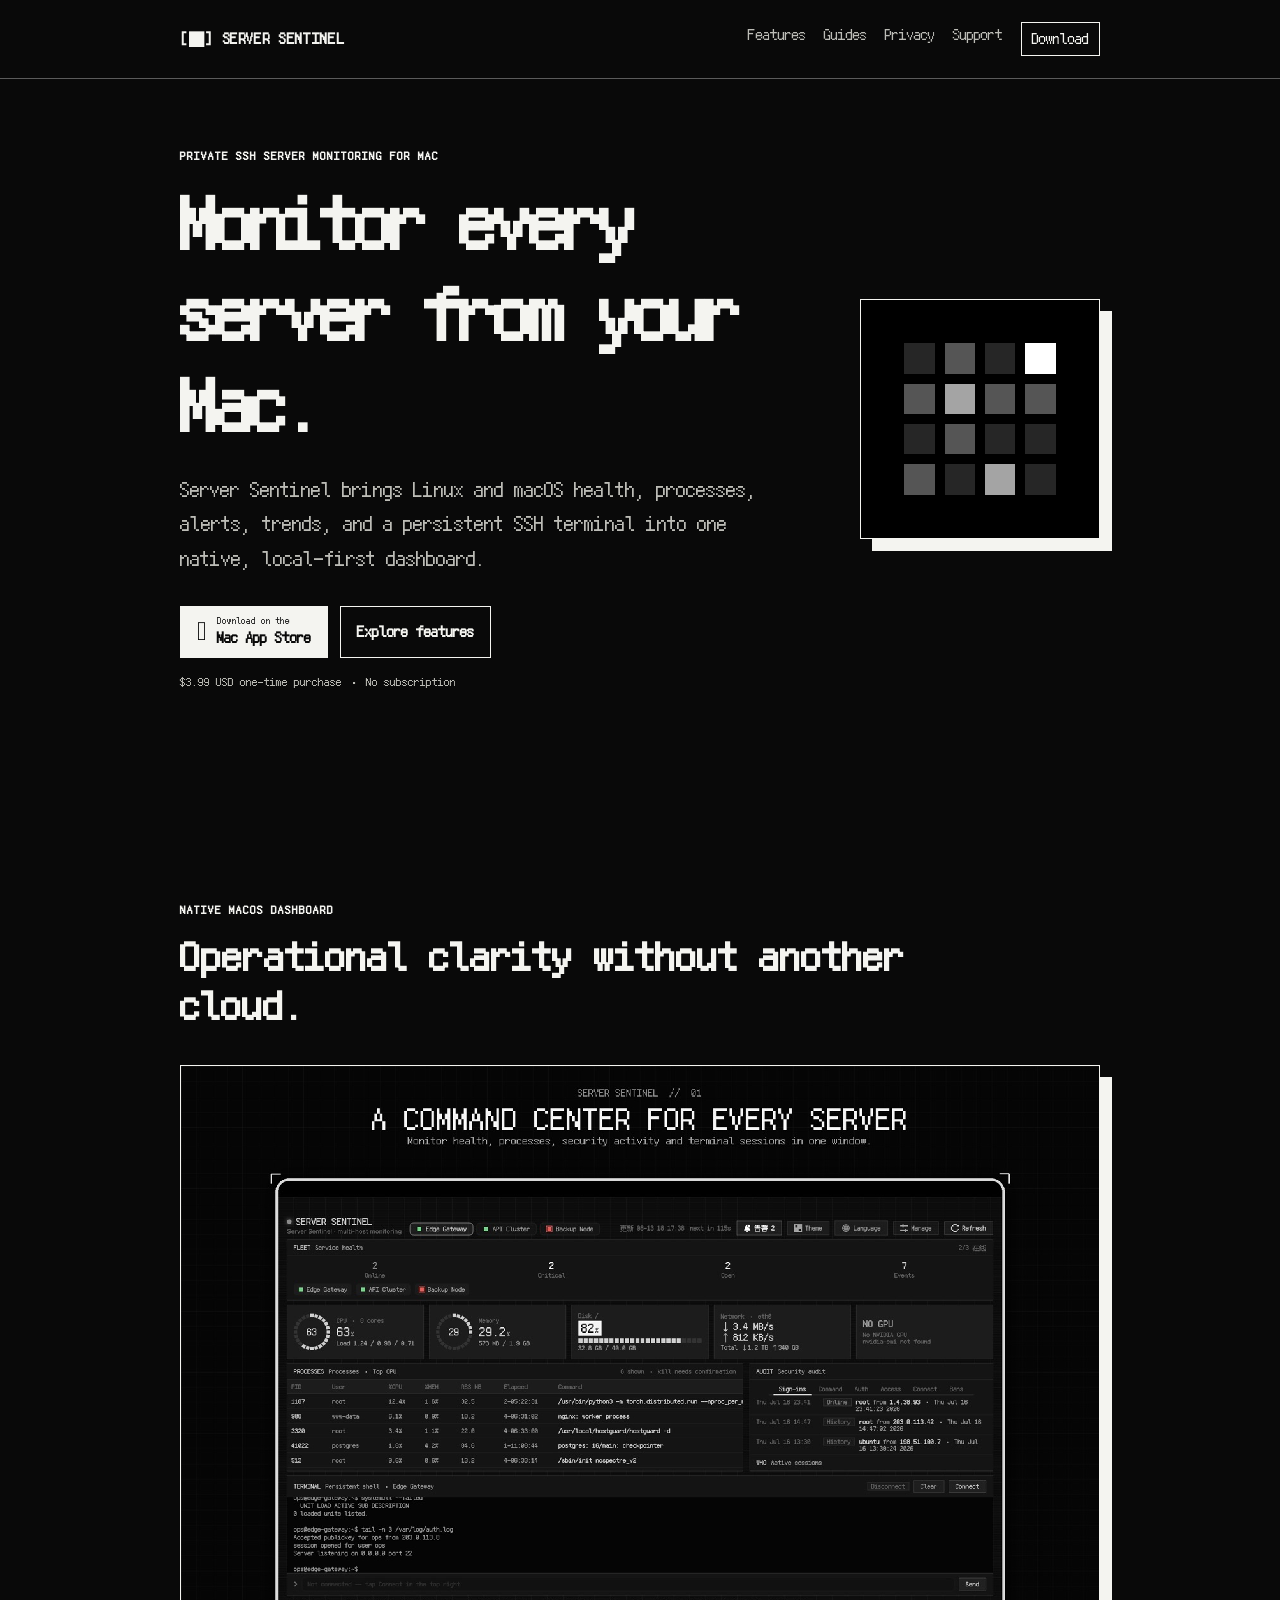
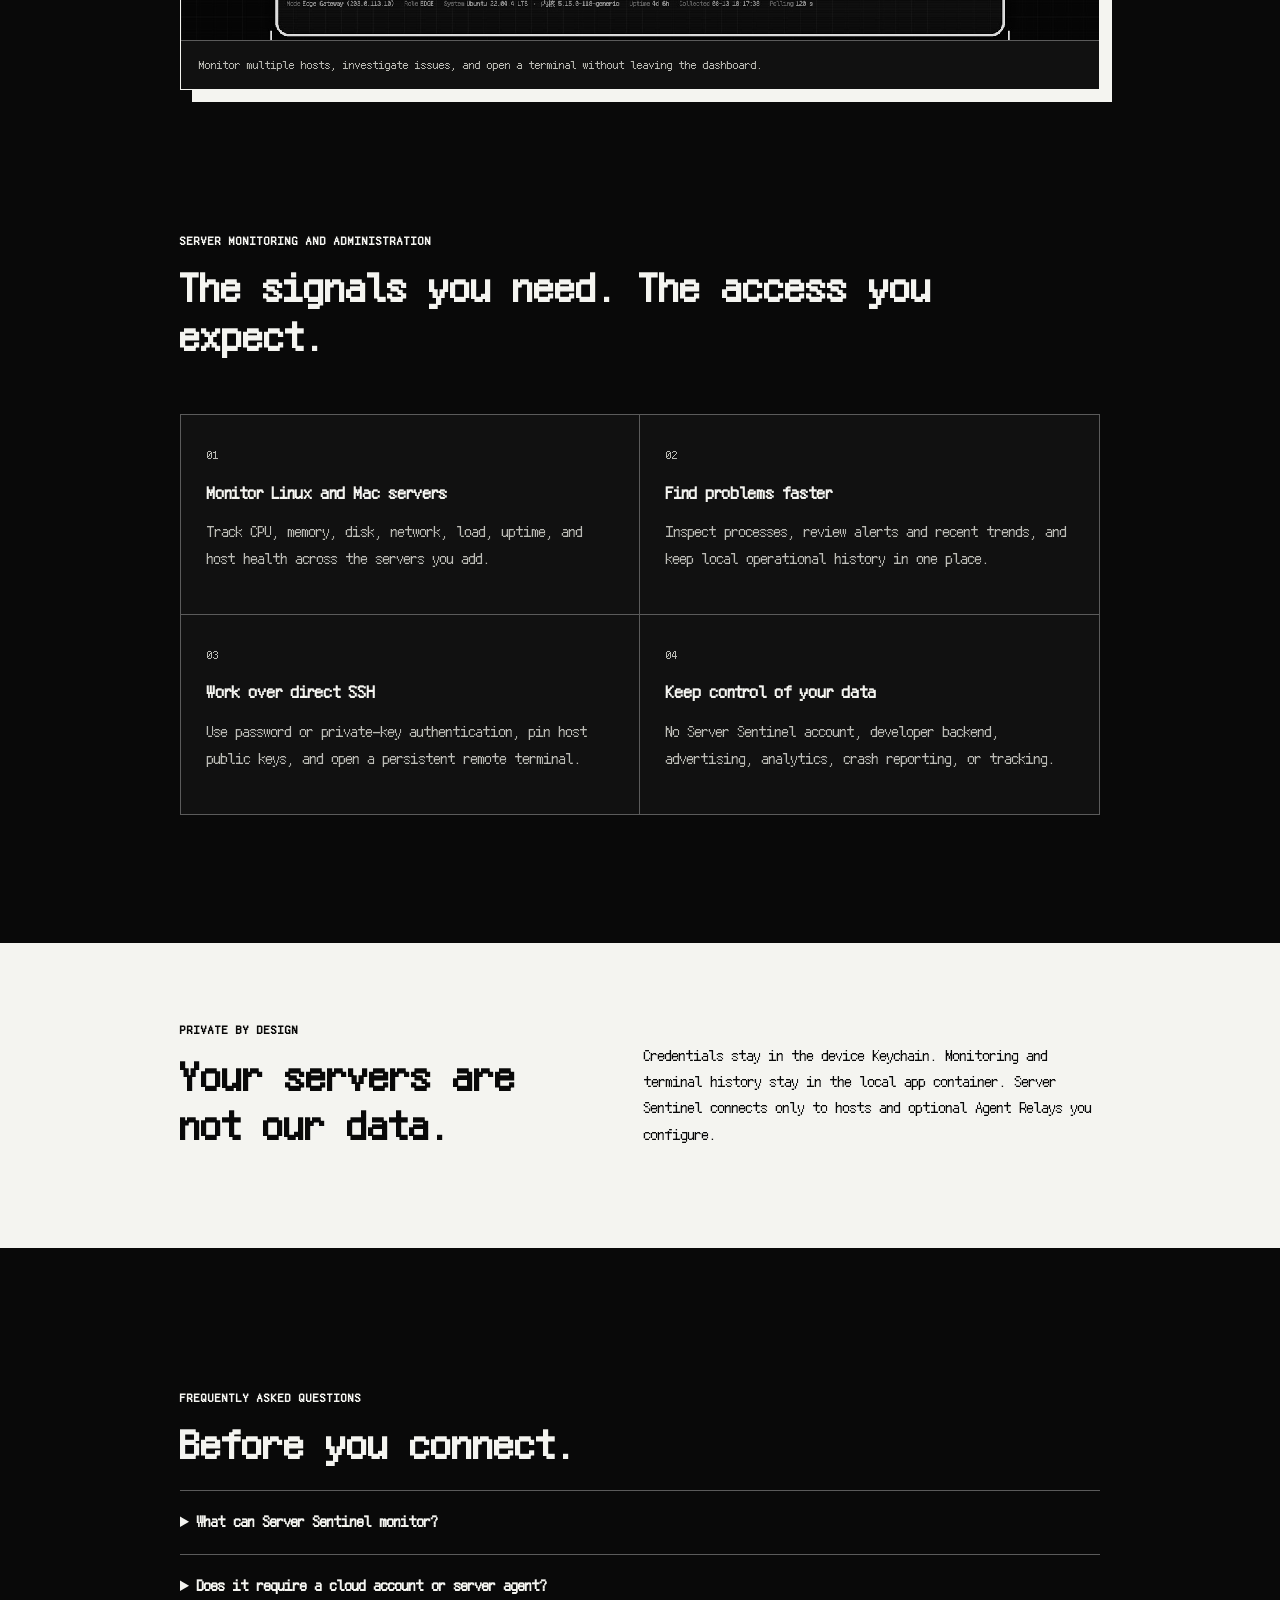
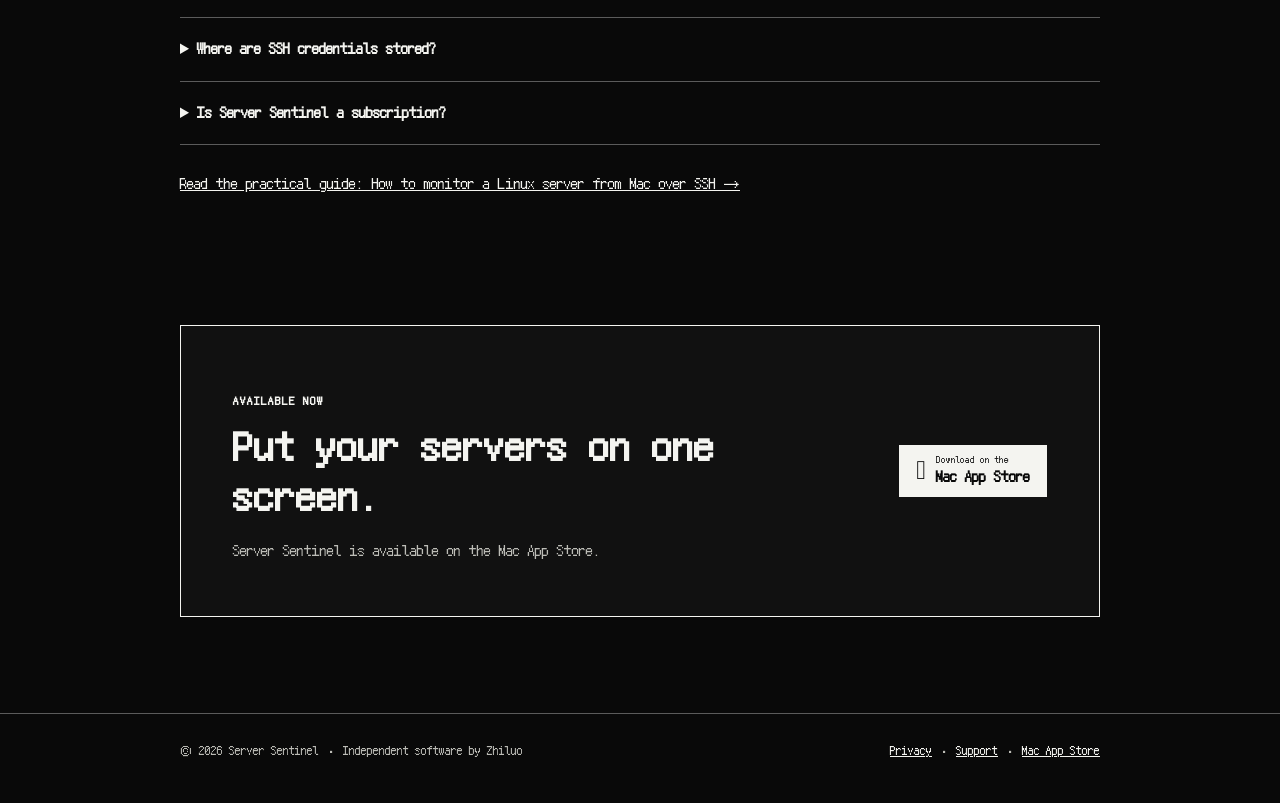
==== commit 05123dd7: "Add SSH monitoring guide for organic search" ====
--- a/index.html
+++ b/index.html
@@ -104,6 +104,7 @@
       <a class="brand" href="index.html">SERVER SENTINEL</a>
       <div class="nav-links">
         <a href="#features">Features</a>
+        <a href="guides/">Guides</a>
         <a href="privacy.html">Privacy</a>
         <a href="support.html">Support</a>
         <a class="nav-download" href="https://apps.apple.com/us/app/server-sentinel/id6801045457?mt=12">Download</a>
@@ -189,6 +190,7 @@
       <details><summary>Does it require a cloud account or server agent?</summary><p>No account or developer-operated cloud is required. Direct SSH works without installing an agent. An optional HTTPS Agent Relay can be self-hosted.</p></details>
       <details><summary>Where are SSH credentials stored?</summary><p>Passwords, private keys, and Agent Relay tokens are stored in the local device Keychain and are not uploaded to the developer.</p></details>
       <details><summary>Is Server Sentinel a subscription?</summary><p>No. It is a one-time purchase. The United States App Store price is $3.99; regional prices may vary.</p></details>
+      <p class="guide-link"><a href="guides/monitor-linux-server-from-mac.html">Read the practical guide: How to monitor a Linux server from Mac over SSH →</a></p>
     </section>
 
     <section class="download-panel shell" aria-labelledby="download-title">
--- a/styles.css
+++ b/styles.css
@@ -226,6 +226,8 @@
 .document { padding: clamp(22px, 5vw, 52px); }
 .document h1 { font-size: clamp(2rem, 6vw, 3.6rem); }
 .document ul { padding-left: 1.3rem; }
+.document ol { padding-left: 1.4rem; }
+.document li + li { margin-top: 10px; }
 .document table { width: 100%; border-collapse: collapse; margin: 24px 0; }
 .document th, .document td { padding: 12px; border: 1px solid var(--line); text-align: left; vertical-align: top; }
 .document th { color: var(--text); background: var(--accent-deep); }
@@ -269,6 +271,79 @@
 details { border-top: 1px solid var(--line); padding: 18px 0; }
 details:last-of-type { border-bottom: 1px solid var(--line); }
 summary { color: var(--text); cursor: pointer; font-weight: 700; }
+
+.guide-link { margin-top: 26px; }
+
+.breadcrumbs {
+  margin: 0 0 26px;
+  color: var(--muted);
+  font-size: .76rem;
+}
+
+.breadcrumbs a { color: var(--muted); }
+
+.article-meta {
+  display: flex;
+  gap: 10px;
+  flex-wrap: wrap;
+  margin: 20px 0 34px;
+}
+
+.article-layout {
+  display: grid;
+  grid-template-columns: minmax(0, 1fr) 220px;
+  gap: clamp(34px, 7vw, 72px);
+  align-items: start;
+}
+
+.article-body h2 { scroll-margin-top: 24px; }
+
+.article-body code {
+  color: var(--text);
+  background: var(--accent-deep);
+  padding: .12em .35em;
+}
+
+.article-body pre {
+  overflow-x: auto;
+  margin: 18px 0 26px;
+  padding: 18px;
+  border: 1px solid var(--line);
+  background: #050505;
+  color: var(--text);
+  line-height: 1.55;
+}
+
+.article-body pre code { padding: 0; background: transparent; }
+
+.toc {
+  position: sticky;
+  top: 24px;
+  border-left: 1px solid var(--line);
+  padding-left: 18px;
+}
+
+.toc strong { color: var(--text); font-size: .8rem; }
+.toc a { display: block; margin-top: 10px; color: var(--muted); font-size: .78rem; text-decoration: none; }
+.toc a:hover { color: var(--text); }
+
+.guide-list {
+  display: grid;
+  gap: 14px;
+  margin-top: 34px;
+}
+
+.guide-card {
+  display: block;
+  padding: 22px;
+  border: 1px solid var(--line);
+  background: var(--panel);
+  text-decoration: none;
+}
+
+.guide-card:hover { border-color: var(--text); }
+.guide-card strong { display: block; color: var(--text); font-size: 1.05rem; }
+.guide-card span { display: block; margin-top: 8px; color: var(--muted); }
 
 footer {
   padding: 26px 0 42px;
@@ -295,6 +370,8 @@
   .feature-grid .card:last-child { border-bottom: 0; }
   .privacy-layout { grid-template-columns: 1fr; }
   .download-panel { align-items: flex-start; flex-direction: column; }
+  .article-layout { grid-template-columns: 1fr; }
+  .toc { position: static; order: -1; }
   .document { box-shadow: 5px 5px 0 #3a3a3a; }
   .document table, .document tbody, .document tr, .document th, .document td { display: block; }
   .document th { border-bottom: 0; }
